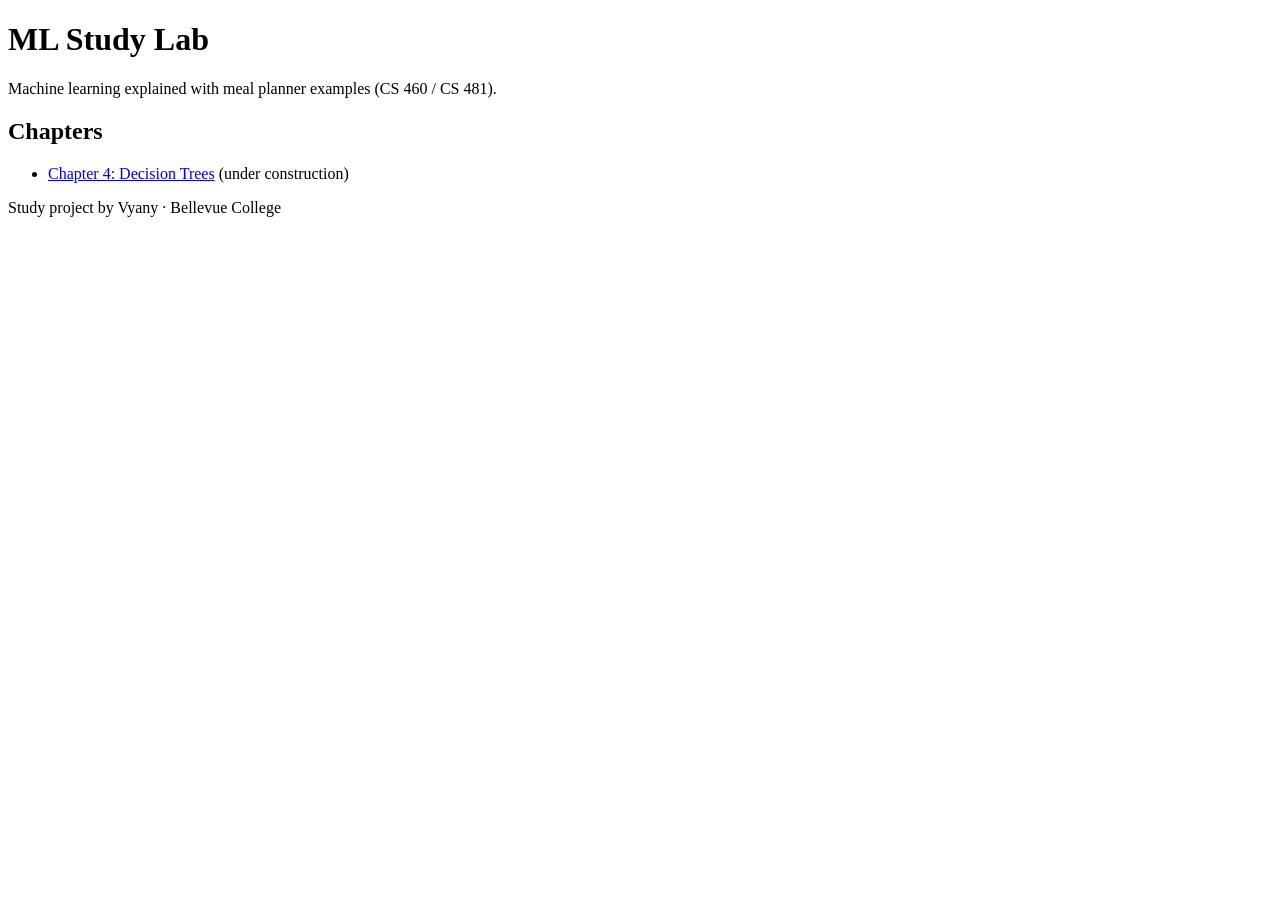
==== index.html @ d1d391d2 "Add home page" ====
<!doctype html>
<html lang="en">
<head>
  <meta charset="utf-8">
  <meta name="viewport" content="width=device-width, initial-scale=1">
  <title>ML Study Lab</title>
  <link rel="stylesheet" href="assets/style.css">
</head>
<body>
  <header>
    <h1>ML Study Lab</h1>
    <p>Machine learning explained with meal planner examples (CS 460 / CS 481).</p>
  </header>

  <main>
    <h2>Chapters</h2>
    <ul>
      <li><a href="chapter-template.html">Chapter 4: Decision Trees</a> (under construction)</li>
    </ul>
  </main>

  <footer>
    <p>Study project by Vyany · Bellevue College</p>
  </footer>
</body>
</html>
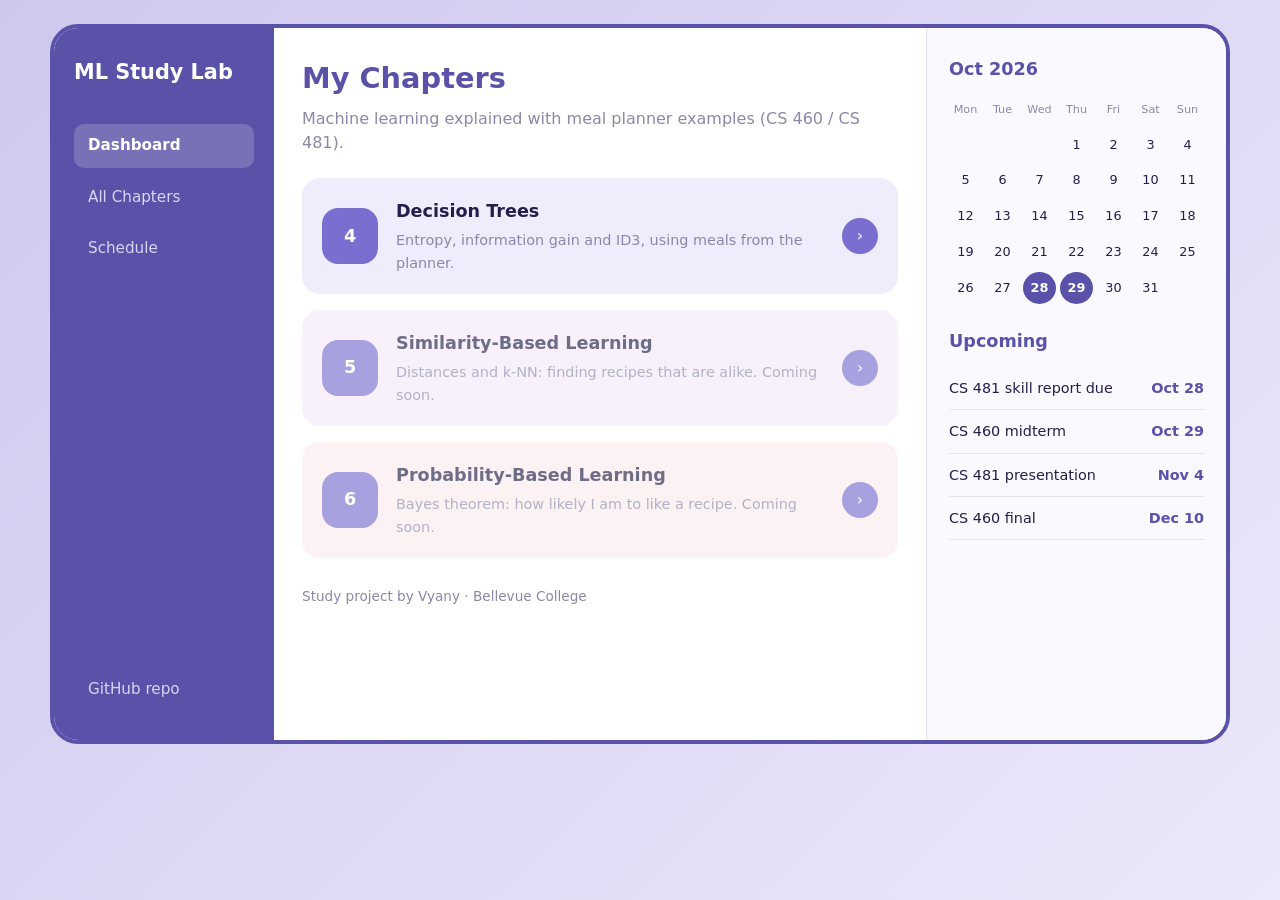
==== commit e0fef16d: "Use dashboard layout on home page Refactored the HTML structure to enhance layout and organization. " ====
--- a/index.html
+++ b/index.html
@@ -7,20 +7,71 @@
   <link rel="stylesheet" href="assets/style.css">
 </head>
 <body>
-  <header>
-    <h1>ML Study Lab</h1>
-    <p>Machine learning explained with meal planner examples (CS 460 / CS 481).</p>
-  </header>
+  <div class="app">
 
-  <main>
-    <h2>Chapters</h2>
-    <ul>
-      <li><a href="chapter-template.html">Chapter 4: Decision Trees</a> (under construction)</li>
-    </ul>
-  </main>
+    <aside class="sidebar">
+      <div class="brand">ML Study Lab</div>
+      <a class="active" href="index.html">Dashboard</a>
+      <a href="#chapters">All Chapters</a>
+      <a href="#schedule">Schedule</a>
+      <a class="bottom" href="https://github.com/Vyany-BC/study-sessions">GitHub repo</a>
+    </aside>
 
-  <footer>
-    <p>Study project by Vyany · Bellevue College</p>
-  </footer>
+    <main class="main">
+      <h1>My Chapters</h1>
+      <p class="subtitle">Machine learning explained with meal planner examples (CS 460 / CS 481).</p>
+
+      <div id="chapters">
+        <a class="card lav" href="chapter-template.html">
+          <div class="badge">4</div>
+          <div>
+            <h3>Decision Trees</h3>
+            <p>Entropy, information gain and ID3, using meals from the planner.</p>
+          </div>
+          <div class="go">&rsaquo;</div>
+        </a>
+
+        <div class="card pink soon">
+          <div class="badge">5</div>
+          <div>
+            <h3>Similarity-Based Learning</h3>
+            <p>Distances and k-NN: finding recipes that are alike. Coming soon.</p>
+          </div>
+          <div class="go">&rsaquo;</div>
+        </div>
+
+        <div class="card peach soon">
+          <div class="badge">6</div>
+          <div>
+            <h3>Probability-Based Learning</h3>
+            <p>Bayes theorem: how likely I am to like a recipe. Coming soon.</p>
+          </div>
+          <div class="go">&rsaquo;</div>
+        </div>
+      </div>
+
+      <footer>Study project by Vyany &middot; Bellevue College</footer>
+    </main>
+
+    <aside class="panel" id="schedule">
+      <h2>Oct 2026</h2>
+      <div class="calendar">
+        <span class="dow">Mon</span><span class="dow">Tue</span><span class="dow">Wed</span><span class="dow">Thu</span><span class="dow">Fri</span><span class="dow">Sat</span><span class="dow">Sun</span>
+        <span></span><span></span><span></span>
+        <span>1</span><span>2</span><span>3</span><span>4</span><span>5</span><span>6</span><span>7</span><span>8</span><span>9</span><span>10</span><span>11</span><span>12</span><span>13</span><span>14</span><span>15</span><span>16</span><span>17</span><span>18</span><span>19</span><span>20</span><span>21</span><span>22</span><span>23</span><span>24</span><span>25</span><span>26</span><span>27</span>
+        <span class="hl">28</span><span class="hl">29</span>
+        <span>30</span><span>31</span>
+      </div>
+
+      <h2>Upcoming</h2>
+      <ul class="upcoming">
+        <li><span>CS 481 skill report due</span><span class="date">Oct 28</span></li>
+        <li><span>CS 460 midterm</span><span class="date">Oct 29</span></li>
+        <li><span>CS 481 presentation</span><span class="date">Nov 4</span></li>
+        <li><span>CS 460 final</span><span class="date">Dec 10</span></li>
+      </ul>
+    </aside>
+
+  </div>
 </body>
 </html>
--- a/assets/style.css
+++ b/assets/style.css
@@ -0,0 +1,141 @@
+:root {
+  --purple-900: #3b3680;
+  --purple-700: #5a52a8;
+  --purple-500: #7a6fd0;
+  --purple-100: #ebe8fb;
+  --bg: #e9e5f7;
+  --panel: #ffffff;
+  --text: #22204a;
+  --muted: #8a88a8;
+  --border: #e4e1f2;
+  --card-lav: #efedfc;
+  --card-pink: #f5e9f8;
+  --card-peach: #fbebee;
+}
+
+* { box-sizing: border-box; }
+
+body {
+  margin: 0;
+  font-family: system-ui, -apple-system, "Segoe UI", sans-serif;
+  line-height: 1.55;
+  color: var(--text);
+  background: linear-gradient(135deg, #cfc8ee, #ece8fa);
+  min-height: 100vh;
+  padding: 24px;
+}
+
+.app {
+  display: grid;
+  grid-template-columns: 220px 1fr 300px;
+  max-width: 1180px;
+  margin: 0 auto;
+  background: var(--panel);
+  border: 4px solid var(--purple-700);
+  border-radius: 28px;
+  overflow: hidden;
+  min-height: 80vh;
+}
+
+/* Sidebar */
+.sidebar {
+  background: var(--purple-700);
+  color: #fff;
+  padding: 28px 20px;
+  display: flex;
+  flex-direction: column;
+  gap: 8px;
+}
+.brand { font-size: 1.3rem; font-weight: 700; margin-bottom: 28px; }
+.sidebar a {
+  color: #d9d5f5;
+  text-decoration: none;
+  padding: 10px 14px;
+  border-radius: 10px;
+  font-size: 0.95rem;
+}
+.sidebar a:hover { background: rgba(255,255,255,0.1); color: #fff; }
+.sidebar a.active { background: rgba(255,255,255,0.18); color: #fff; font-weight: 600; }
+.sidebar .bottom { margin-top: auto; }
+
+/* Main area */
+.main { padding: 28px 28px 36px; background: var(--panel); }
+.main h1 { color: var(--purple-700); font-size: 1.8rem; margin: 0 0 6px; }
+.main .subtitle { color: var(--muted); margin: 0 0 22px; }
+.main h2 { color: var(--purple-700); font-size: 1.15rem; margin-top: 0; }
+
+/* Chapter cards */
+.card {
+  display: flex;
+  align-items: center;
+  gap: 18px;
+  border-radius: 18px;
+  padding: 20px;
+  margin-bottom: 16px;
+  text-decoration: none;
+  color: var(--text);
+}
+.card.lav { background: var(--card-lav); }
+.card.pink { background: var(--card-pink); }
+.card.peach { background: var(--card-peach); }
+.card .badge {
+  flex: none;
+  width: 56px; height: 56px;
+  border-radius: 16px;
+  background: var(--purple-500);
+  color: #fff;
+  font-weight: 700;
+  display: grid; place-items: center;
+  font-size: 1.1rem;
+}
+.card h3 { margin: 0 0 4px; font-size: 1.1rem; }
+.card p { margin: 0; color: var(--muted); font-size: 0.9rem; }
+.card .go {
+  margin-left: auto;
+  flex: none;
+  width: 36px; height: 36px;
+  border-radius: 50%;
+  background: var(--purple-500);
+  color: #fff;
+  display: grid; place-items: center;
+}
+.card.soon { opacity: 0.65; }
+
+/* Content sections (chapter pages) */
+section {
+  background: var(--card-lav);
+  border-radius: 16px;
+  padding: 18px 20px;
+  margin: 16px 0;
+}
+section h2 { margin-top: 0; }
+table { border-collapse: collapse; width: 100%; background: #fff; border-radius: 10px; overflow: hidden; }
+th, td { border: 1px solid var(--border); padding: 6px 10px; text-align: left; }
+th { background: var(--purple-100); }
+code { background: var(--purple-100); padding: 1px 6px; border-radius: 5px; }
+details { margin-top: 10px; }
+summary { cursor: pointer; color: var(--purple-700); font-weight: 600; }
+a { color: var(--purple-700); }
+
+/* Right panel */
+.panel { background: #faf9ff; padding: 28px 22px; border-left: 1px solid var(--border); }
+.panel h2 { color: var(--purple-700); font-size: 1.1rem; margin: 0 0 12px; }
+.calendar { display: grid; grid-template-columns: repeat(7, 1fr); gap: 4px; text-align: center; font-size: 0.8rem; margin-bottom: 24px; }
+.calendar .dow { color: var(--muted); font-size: 0.7rem; }
+.calendar span { padding: 6px 0; border-radius: 50%; }
+.calendar .hl { background: var(--purple-700); color: #fff; font-weight: 700; }
+.upcoming { list-style: none; padding: 0; margin: 0; }
+.upcoming li { display: flex; justify-content: space-between; gap: 10px; padding: 10px 0; border-bottom: 1px solid var(--border); font-size: 0.9rem; }
+.upcoming .date { color: var(--purple-700); font-weight: 600; white-space: nowrap; }
+
+footer { margin-top: 28px; color: var(--muted); font-size: 0.85rem; }
+
+/* Responsive */
+@media (max-width: 900px) {
+  body { padding: 10px; }
+  .app { grid-template-columns: 1fr; border-radius: 20px; }
+  .sidebar { flex-direction: row; flex-wrap: wrap; align-items: center; padding: 14px; }
+  .brand { margin: 0 12px 0 0; }
+  .sidebar .bottom { margin-top: 0; margin-left: auto; }
+  .panel { border-left: none; border-top: 1px solid var(--border); }
+}
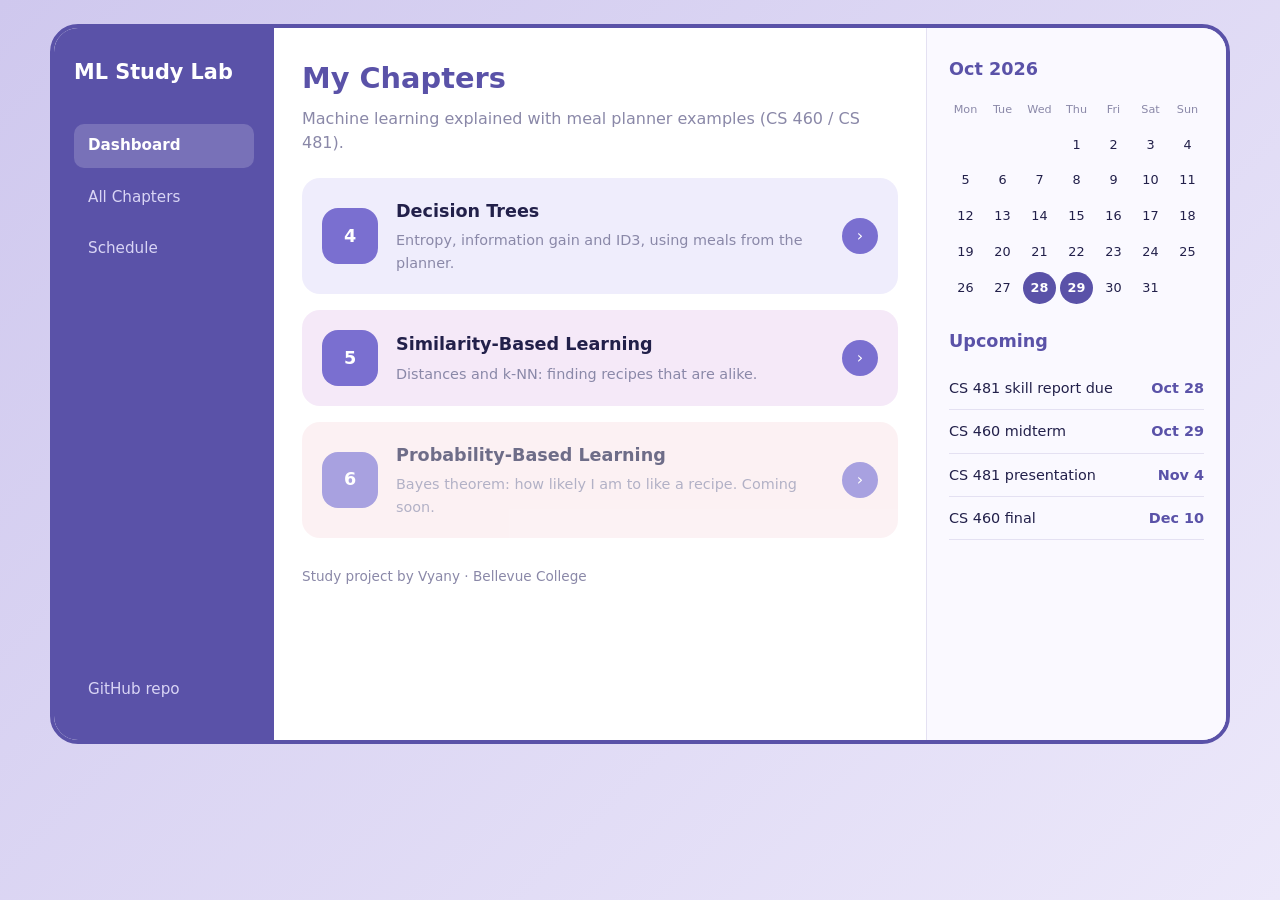
==== commit a7e54a31: "Link chapter 5 card to its page Removed 'Coming soon.' text from the description of chapter 5." ====
--- a/index.html
+++ b/index.html
@@ -22,7 +22,7 @@
       <p class="subtitle">Machine learning explained with meal planner examples (CS 460 / CS 481).</p>
 
       <div id="chapters">
-        <a class="card lav" href="chapter-template.html">
+        <a class="card lav" href="chapter-4.html">
           <div class="badge">4</div>
           <div>
             <h3>Decision Trees</h3>
@@ -31,14 +31,14 @@
           <div class="go">&rsaquo;</div>
         </a>
 
-        <div class="card pink soon">
+        <a class="card pink" href="chapter-5.html">
           <div class="badge">5</div>
           <div>
             <h3>Similarity-Based Learning</h3>
-            <p>Distances and k-NN: finding recipes that are alike. Coming soon.</p>
+            <p>Distances and k-NN: finding recipes that are alike.</p>
           </div>
           <div class="go">&rsaquo;</div>
-        </div>
+        </a>
 
         <div class="card peach soon">
           <div class="badge">6</div>
--- a/assets/style.css
+++ b/assets/style.css
@@ -139,3 +139,61 @@
   .sidebar .bottom { margin-top: 0; margin-left: auto; }
   .panel { border-left: none; border-top: 1px solid var(--border); }
 }
+
+/* ---- Added for formulas, diagrams and runnable code ---- */
+.katex-display { overflow-x: auto; overflow-y: hidden; padding: 4px 0; }
+
+pre {
+  background: #fff;
+  border: 1px solid var(--border);
+  border-radius: 10px;
+  padding: 12px 14px;
+  overflow-x: auto;
+  font-size: 0.9rem;
+}
+pre code { background: none; padding: 0; }
+
+pre.mermaid {
+  background: #fff;
+  text-align: center;
+  padding: 16px;
+}
+
+.runner {
+  background: #fff;
+  border: 1px solid var(--border);
+  border-radius: 12px;
+  padding: 10px;
+  margin: 12px 0;
+}
+.runner textarea {
+  width: 100%;
+  font-family: ui-monospace, SFMono-Regular, Menlo, Consolas, monospace;
+  font-size: 0.88rem;
+  line-height: 1.45;
+  color: var(--text);
+  background: #faf9ff;
+  border: 1px solid var(--border);
+  border-radius: 8px;
+  padding: 10px;
+  resize: vertical;
+  tab-size: 4;
+}
+.runner-bar { display: flex; align-items: center; gap: 8px; margin: 8px 0; flex-wrap: wrap; }
+.runner-bar button {
+  background: var(--purple-700);
+  color: #fff;
+  border: 0;
+  border-radius: 8px;
+  padding: 7px 16px;
+  font-weight: 600;
+  cursor: pointer;
+}
+.runner-bar button:hover { background: var(--purple-900); }
+.runner-bar button.secondary { background: var(--purple-100); color: var(--purple-700); }
+.runner-hint { color: var(--muted); font-size: 0.8rem; }
+.runner-out { min-height: 2.4em; margin: 0; background: #faf9ff; white-space: pre-wrap; }
+.runner-error { color: #a33; font-size: 0.9rem; }
+
+/* Hidden helper code is removed by site.js; this hides it if scripts are blocked. */
+pre.py-setup { display: none; }
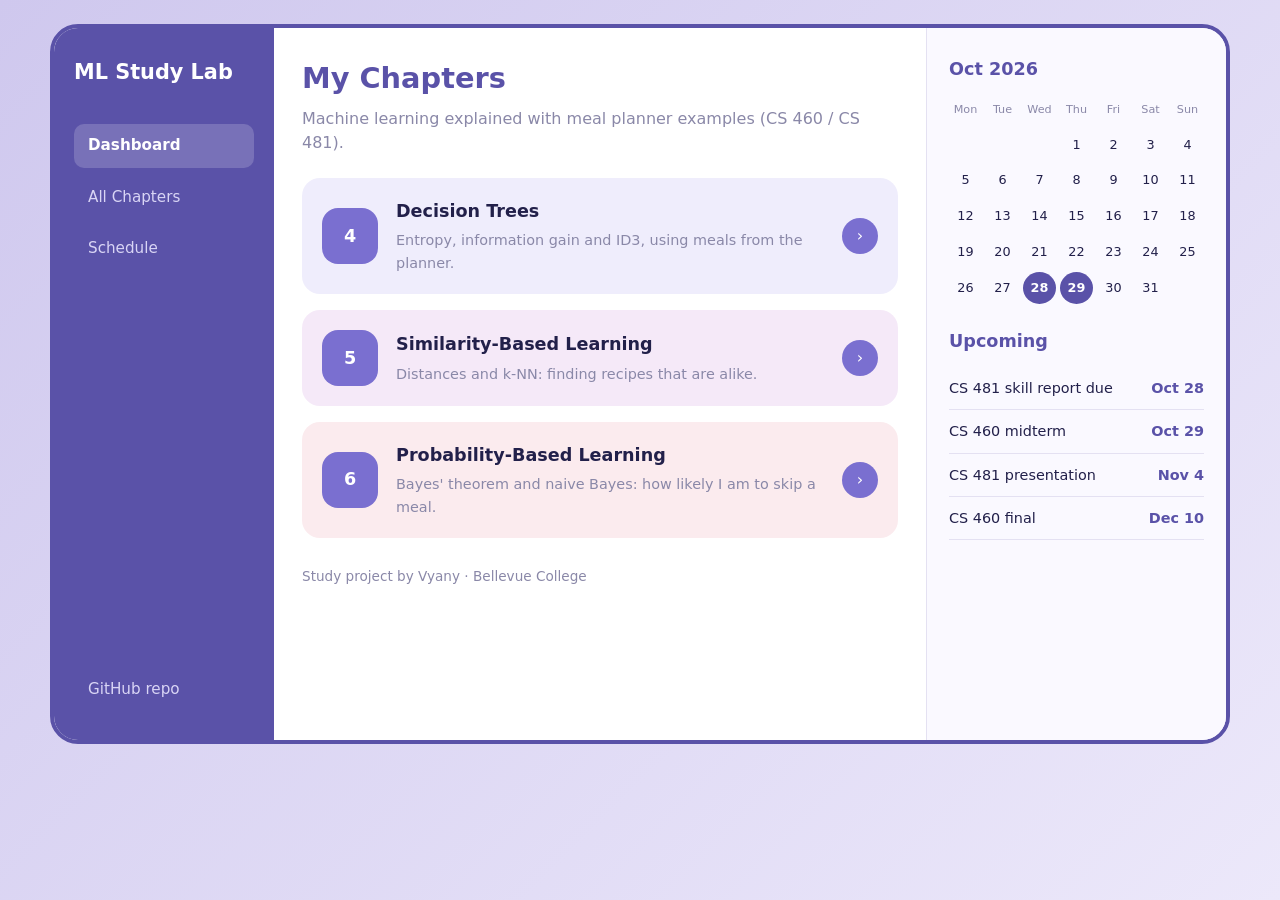
==== commit e0c2fea2: "Link chapter 6 card to its page." ====
--- a/index.html
+++ b/index.html
@@ -40,15 +40,14 @@
           <div class="go">&rsaquo;</div>
         </a>
 
-        <div class="card peach soon">
+        <a class="card peach" href="chapter-6.html">
           <div class="badge">6</div>
           <div>
             <h3>Probability-Based Learning</h3>
-            <p>Bayes theorem: how likely I am to like a recipe. Coming soon.</p>
+            <p>Bayes' theorem and naive Bayes: how likely I am to skip a meal.</p>
           </div>
           <div class="go">&rsaquo;</div>
-        </div>
-      </div>
+        </a>
 
       <footer>Study project by Vyany &middot; Bellevue College</footer>
     </main>
--- a/assets/style.css
+++ b/assets/style.css
@@ -27,7 +27,7 @@
 
 .app {
   display: grid;
-  grid-template-columns: 220px 1fr 300px;
+  grid-template-columns: 220px minmax(0, 1fr) 300px;
   max-width: 1180px;
   margin: 0 auto;
   background: var(--panel);
@@ -197,3 +197,7 @@
 
 /* Hidden helper code is removed by site.js; this hides it if scripts are blocked. */
 pre.py-setup { display: none; }
+
+/* Keep wide content (tables, formulas, code) inside its column so the right panel is not cut off */
+.main { min-width: 0; }
+section { overflow-x: auto; }
